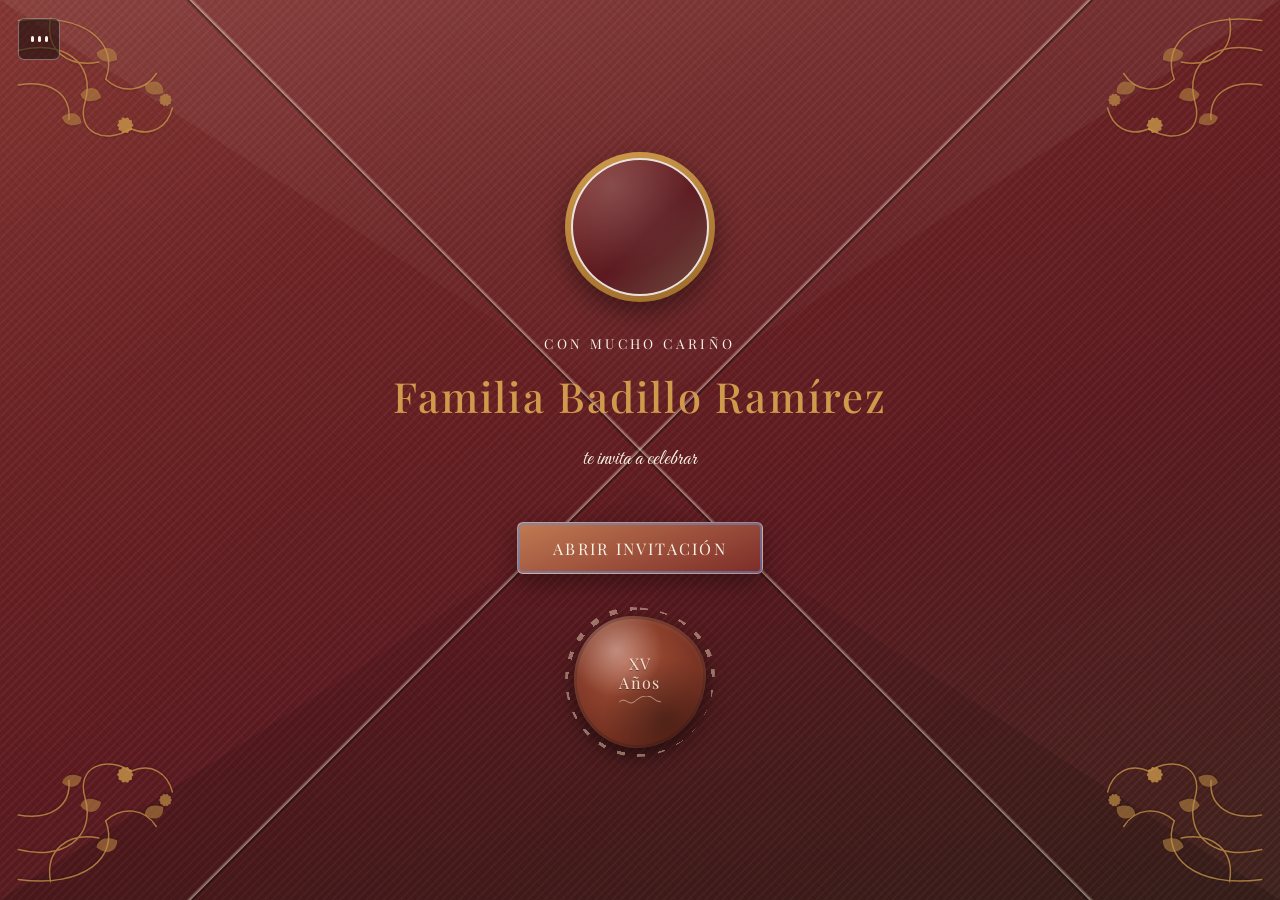
==== preview-standalone.html @ 24d29042 "Add files via upload" ====
<!DOCTYPE html>
<html lang="es">
<head>
<meta charset="UTF-8">
<meta name="viewport" content="width=device-width, initial-scale=1.0">
<title>Mis XV Años — Invitación</title>
<meta name="description" content="Invitación digital de XV Años">
<link rel="icon" href="data:image/svg+xml,%3Csvg xmlns='http://www.w3.org/2000/svg' viewBox='0 0 100 100'%3E%3Ctext y='.9em' font-size='90'%3E%F0%9F%8E%80%3C/text%3E%3C/svg%3E">
<link rel="preconnect" href="https://fonts.googleapis.com">
<link rel="preconnect" href="https://fonts.gstatic.com" crossorigin>
<link href="https://fonts.googleapis.com/css2?family=Great+Vibes&family=Cormorant+Garamond:ital,wght@0,400;0,500;0,600;1,500&family=Playfair+Display:wght@400;500;600;700&display=swap" rel="stylesheet">
<style>
/* =========================================================
   INVITACIÓN XV AÑOS — hoja de estilos
   Paleta y tipografías son fáciles de ajustar desde :root
   ========================================================= */

:root{
  /* Paleta ajustada a la foto de portada real: vestido rojo/vino,
     hacienda de piedra y cantera, luz cálida ámbar de las arcadas. */
  --rose-deep:   #5c1a20;
  --rose:        #7d2c28;
  --rose-light:  #c17a52;
  --cream:       #f8f1e5;
  --cream-2:     #efe0c9;
  --gold:        #cf9a4c;
  --gold-dark:   #9c6b28;
  --ink:         #3b2a22;
  --ink-soft:    #6b5142;
  --white:       #ffffff;

  --font-script: 'Great Vibes', cursive;
  --font-serif:  'Playfair Display', serif;
  --font-body:   'Cormorant Garamond', serif;

  --fold-size: 70px;
}

*,*::before,*::after{ box-sizing:border-box; }
html{ scroll-behavior:smooth; }
body{
  margin:0;
  font-family: var(--font-body);
  font-size:19px;
  line-height:1.6;
  color:var(--ink);
  background:var(--cream);
  overflow-x:hidden;
}
h1,h2,h3{ margin:0; font-weight:500; }
p{ margin:0 0 .5em; }
img{ max-width:100%; display:block; }
a{ color:inherit; text-decoration:none; }
.script{ font-family:var(--font-script); font-weight:400; }

.section-title{
  font-family:var(--font-script);
  font-size:clamp(2.6rem,6vw,3.6rem);
  color:var(--gold-dark);
  text-align:center;
  position:relative;
  padding-top:1.4em;
}
.section-title::after{
  content:"";
  display:block;
  width:120px;
  height:1px;
  background:var(--gold);
  margin:.4em auto 0;
}

/* ---------- utilidades ---------- */
.btn{
  display:inline-block;
  padding:.7em 1.8em;
  font-family:var(--font-serif);
  font-size:.78rem;
  letter-spacing:.12em;
  text-transform:uppercase;
  border-radius:4px;
  cursor:pointer;
  border:1px solid transparent;
  transition:transform .25s ease, box-shadow .25s ease, background .25s ease;
}
.btn:hover{ transform:translateY(-2px); }
.btn--outline{
  background:linear-gradient(160deg,var(--gold) 0%,var(--gold-dark) 100%);
  color:var(--white);
  box-shadow:0 4px 14px rgba(0,0,0,.18);
}
.btn--solid{
  background:linear-gradient(160deg,var(--gold) 0%,var(--gold-dark) 100%);
  color:var(--white);
  box-shadow:0 6px 18px rgba(0,0,0,.22);
  margin-top:1.4rem;
}

/* ---------- marcador de fotos (placeholder) ---------- */
.ph-photo{
  position:relative;
  overflow:hidden;
  width:100%; height:100%;
  background:
    radial-gradient(circle at 30% 20%, rgba(255,255,255,.18), transparent 60%),
    linear-gradient(135deg,var(--rose) 0%, var(--rose-deep) 55%, #6f4a3f 100%);
  display:flex;
  align-items:center;
  justify-content:center;
  color:rgba(255,255,255,.85);
}
.ph-photo img{
  position:absolute; inset:0;
  width:100%; height:100%;
  object-fit:cover;
  z-index:2;
}
.ph-photo__label{
  position:relative; z-index:1;
  display:flex; flex-direction:column; align-items:center; gap:.25em;
  font-family:var(--font-serif);
  font-size:.72rem;
  letter-spacing:.08em;
  text-transform:uppercase;
  text-align:center;
  padding:0 1em;
  opacity:.85;
}
.ph-photo__label em{
  font-style:normal;
  font-size:1.05rem;
  letter-spacing:.15em;
  border:1px solid rgba(255,255,255,.55);
  border-radius:999px;
  padding:.3em 1em;
}
.ribbon{
  position:absolute; top:14px; right:-34px;
  background:var(--ink);
  color:var(--cream);
  font-family:var(--font-serif);
  font-size:.68rem;
  letter-spacing:.1em;
  padding:.35em 2.4em;
  transform:rotate(38deg);
  z-index:3;
  box-shadow:0 2px 6px rgba(0,0,0,.25);
}

/* ---------- diagonal folds entre secciones ---------- */
.fold{ position:relative; }
.fold--down{ clip-path:polygon(0 0,100% 0,100% 100%,0 calc(100% - var(--fold-size))); }
.fold--up{ clip-path:polygon(0 var(--fold-size),100% 0,100% 100%,0 100%); margin-top:calc(var(--fold-size) * -1); }

/* =========================================================
   BOTÓN DE MÚSICA
   ========================================================= */
.music-toggle{
  position:fixed; top:18px; left:18px; z-index:200;
  width:42px; height:42px;
  background:rgba(20,14,12,.55);
  border:1px solid rgba(255,255,255,.35);
  border-radius:6px;
  display:flex; align-items:center; justify-content:center; gap:4px;
  cursor:pointer;
}
.music-toggle .bar{
  width:3px; height:14px; background:var(--cream); border-radius:2px;
  animation:sway 1s ease-in-out infinite;
}
.music-toggle .bar:nth-child(2){ animation-delay:.15s; }
.music-toggle .bar:nth-child(3){ animation-delay:.3s; }
.music-toggle:not(.is-playing) .bar{ animation-play-state:paused; height:6px; }
@keyframes sway{ 0%,100%{ height:6px; } 50%{ height:16px; } }

/* =========================================================
   SOBRE / PORTADA
   ========================================================= */
.envelope{
  position:fixed; inset:0; z-index:100;
  display:flex; align-items:center; justify-content:center;
  background:
    linear-gradient(155deg, rgba(255,255,255,.05) 0%, transparent 30%),
    linear-gradient(160deg,var(--rose) 0%, var(--rose-deep) 60%, #3f231d 100%);
  transition:opacity .8s ease, visibility .8s ease;
}
/* textura fina de papel (grano cruzado) */
.envelope__texture{
  position:absolute; inset:0;
  background-image:
    repeating-linear-gradient(135deg, rgba(255,255,255,.04) 0 2px, transparent 2px 6px),
    repeating-linear-gradient(45deg, rgba(0,0,0,.05) 0 2px, transparent 2px 6px);
}
/* costuras diagonales del sobre: forman el rombo central como un sobre abierto,
   con una solapa superior e inferior ligeramente distintas de tono */
.envelope__texture::before,
.envelope__texture::after{
  content:"";
  position:absolute; inset:0;
}
.envelope__texture::before{
  background:linear-gradient(180deg, rgba(255,255,255,.06), transparent 55%);
  clip-path:polygon(0 0,100% 0,50% 46%);
}
.envelope__texture::after{
  background:linear-gradient(0deg, rgba(0,0,0,.16), transparent 55%);
  clip-path:polygon(0 100%,100% 100%,50% 54%);
}
.envelope__seam{
  position:absolute; inset:0;
  background:
    linear-gradient(45deg,
      transparent calc(50% - 4px), rgba(0,0,0,.4) calc(50% - 1px),
      rgba(255,244,224,.45) 50%, transparent calc(50% + 3px)),
    linear-gradient(-45deg,
      transparent calc(50% - 4px), rgba(0,0,0,.4) calc(50% - 1px),
      rgba(255,244,224,.45) 50%, transparent calc(50% + 3px));
}

/* esquinas florales (SVG reutilizado, espejado por esquina) */
.envelope__corner{
  position:absolute; width:230px; height:230px;
  color:var(--gold);
  opacity:.92;
  filter:drop-shadow(0 1px 1px rgba(0,0,0,.3));
}
.envelope__corner--tl{ top:16px; left:16px; }
.envelope__corner--tr{ top:16px; right:16px; transform:scaleX(-1); }
.envelope__corner--bl{ bottom:16px; left:16px; transform:scaleY(-1); }
.envelope__corner--br{ bottom:16px; right:16px; transform:scale(-1,-1); }

.envelope__content{
  position:relative; z-index:2;
  text-align:center; color:var(--cream);
  padding:2rem;
}
.envelope__portrait{
  width:150px; height:150px;
  margin:0 auto 1.6em;
  border-radius:50%;
  padding:6px;
  background:linear-gradient(160deg,var(--gold) 0%,var(--gold-dark) 100%);
  box-shadow:0 10px 24px rgba(0,0,0,.4);
}
.envelope__portrait-photo{
  width:100%; height:100%;
  border-radius:50%;
  border:2px solid rgba(255,255,255,.85);
}
.envelope__label{
  font-family:var(--font-serif);
  letter-spacing:.25em; text-transform:uppercase;
  font-size:.85rem; margin-bottom:.6em;
}
.envelope__guest{
  font-family:var(--font-serif);
  font-size:clamp(1.8rem,5vw,2.6rem);
  color:var(--gold);
  letter-spacing:.05em;
  margin-bottom:.3em;
}
.envelope__invite{
  font-family:var(--font-script);
  font-size:1.4rem;
  color:var(--cream);
  margin-bottom:2em;
}
.btn-open{
  font-family:var(--font-serif);
  font-size:1rem;
  letter-spacing:.14em;
  text-transform:uppercase;
  color:var(--cream);
  background:linear-gradient(160deg,var(--rose-light) 0%,var(--rose) 100%);
  border:1px solid rgba(255,255,255,.4);
  padding:.9em 2.2em;
  border-radius:6px;
  cursor:pointer;
  box-shadow:0 8px 22px rgba(0,0,0,.35), inset 0 0 0 2px rgba(94,140,215,.55);
  transition:transform .3s ease, box-shadow .3s ease;
}
.btn-open:hover{ transform:translateY(-3px); box-shadow:0 12px 26px rgba(0,0,0,.4); }

.seal{
  width:132px; height:132px;
  margin:2.6em auto 0;
  /* forma de gota de cera, ligeramente irregular */
  border-radius:44% 56% 52% 48% / 48% 44% 56% 52%;
  background:
    radial-gradient(circle at 32% 26%, rgba(255,255,255,.35), transparent 35%),
    radial-gradient(circle at 68% 78%, rgba(0,0,0,.35), transparent 45%),
    radial-gradient(circle at 40% 35%, #a8543a, #6f2c1e 75%);
  box-shadow:0 8px 18px rgba(0,0,0,.5), inset 0 0 0 3px rgba(0,0,0,.18), inset 0 2px 6px rgba(255,255,255,.15);
  display:flex; flex-direction:column; align-items:center; justify-content:center;
  gap:.15em;
  font-family:var(--font-serif);
  font-size:1rem; letter-spacing:.08em; line-height:1.15;
  color:rgba(255,235,220,.92);
  text-shadow:0 1px 0 rgba(0,0,0,.4), 0 -1px 0 rgba(255,255,255,.12);
  position:relative;
}
.seal__ring{
  position:absolute; inset:-9px;
  border-radius:inherit;
  background:repeating-conic-gradient(rgba(255,230,200,.55) 0deg 6deg, transparent 6deg 16deg);
  -webkit-mask:radial-gradient(farthest-side, transparent calc(100% - 3px), #000 calc(100% - 3px));
          mask:radial-gradient(farthest-side, transparent calc(100% - 3px), #000 calc(100% - 3px));
  opacity:.8;
}
.seal__text{ position:relative; }
.seal__flourish{
  position:relative;
  width:44px; height:auto;
  color:rgba(255,230,200,.6);
  margin-top:.1em;
}

body.is-open .envelope{ opacity:0; visibility:hidden; pointer-events:none; }

/* =========================================================
   SITIO PRINCIPAL
   ========================================================= */
.site{ display:none; }
body.is-open .site{ display:block; }
body:not(.is-open){ overflow:hidden; height:100vh; }

section{ position:relative; }

/* ---------- HERO ---------- */
.hero{
  min-height:100vh;
  display:flex; align-items:center; justify-content:center;
  overflow:hidden;
}
.hero__bg{ position:absolute; inset:0; align-items:flex-start; padding-top:2.4rem; }
.hero__scrim{
  position:absolute; inset:0;
  background:linear-gradient(180deg, rgba(20,14,12,.15), rgba(20,14,12,.55) 70%, rgba(20,14,12,.75));
  z-index:1;
}
.hero__content{
  position:relative; z-index:2;
  text-align:center; color:var(--cream);
  padding:6rem 1.5rem 4rem;
}
.hero__pretitle{
  font-family:var(--font-serif);
  letter-spacing:.2em; text-transform:uppercase;
  font-size:.85rem; margin-bottom:.2em; opacity:.9;
}
.hero__guest{
  font-family:var(--font-script);
  font-size:clamp(1.6rem,4vw,2.2rem);
  color:var(--white);
  margin-bottom:.15em;
}
.hero__invite{
  font-family:var(--font-serif);
  letter-spacing:.2em; text-transform:uppercase;
  font-size:.8rem; margin-bottom:1.6em; opacity:.9;
}
.hero__badge{
  position:relative;
  width:150px; height:150px;
  margin:0 auto .6em;
}
.hero__badge-photo{
  width:110px; height:110px;
  border-radius:50%;
  margin:0 auto;
  border:4px solid rgba(255,255,255,.85);
  box-shadow:0 6px 18px rgba(0,0,0,.4);
}
.hero__age{
  position:absolute; bottom:-6px; left:50%; transform:translateX(-50%);
  font-family:var(--font-serif); font-weight:700;
  font-size:2.6rem; color:var(--white);
  text-shadow:0 4px 10px rgba(0,0,0,.5);
}
.hero__name{
  font-family:var(--font-script);
  font-size:clamp(3rem,10vw,5.5rem);
  line-height:1;
  color:var(--white);
  margin-top:.3em;
}
.hero__subtitle{
  font-family:var(--font-serif);
  letter-spacing:.35em; text-transform:uppercase;
  font-size:.85rem; margin:.6em 0 1em;
}
.hero__date{
  display:inline-flex; border-top:1px solid rgba(255,255,255,.6); border-bottom:1px solid rgba(255,255,255,.6);
  font-family:var(--font-serif);
}
.hero__date span{
  padding:.4em 1em;
  border-left:1px solid rgba(255,255,255,.6);
  font-size:.95rem; letter-spacing:.05em;
}
.hero__date span:first-child{ border-left:none; }

.scroll-cue{
  position:absolute; bottom:1.6rem; left:50%; transform:translateX(-50%);
  z-index:2; color:var(--cream); font-size:1.4rem;
  animation:bounce 2s infinite;
}
@keyframes bounce{ 0%,100%{ transform:translate(-50%,0);} 50%{ transform:translate(-50%,8px);} }

/* ---------- UBICACIÓN ---------- */
.ubicacion{
  background:var(--rose-deep);
  padding:5rem 1.5rem 6rem;
}
.ubicacion .section-title{ color:var(--cream); }
.ubicacion .section-title::after{ background:var(--gold); }
.cards{
  max-width:760px; margin:3rem auto 0;
  display:flex; flex-direction:column; gap:2.4rem;
}
.card{
  background:var(--white);
  border-radius:6px;
  overflow:hidden;
  box-shadow:0 18px 40px rgba(0,0,0,.25);
}
.card__photo{ aspect-ratio:16/9; }
.card__body{ padding:2rem 1.8rem 2.2rem; text-align:center; }
.icon-circle{
  width:56px; height:56px; margin:-4.4rem auto 1rem;
  border-radius:50%;
  background:var(--white);
  border:1px solid var(--gold);
  display:flex; align-items:center; justify-content:center;
  color:var(--gold-dark);
  box-shadow:0 4px 10px rgba(0,0,0,.15);
}
.card__body h3{
  font-family:var(--font-serif); text-transform:uppercase; letter-spacing:.08em;
  color:var(--gold-dark); font-size:1.15rem; margin-bottom:.6em;
}
.card__body p{ color:var(--ink-soft); margin-bottom:1.2em; }

/* ---------- SAVE THE DATE ---------- */
.std{
  display:flex; align-items:center; justify-content:center;
  overflow:hidden;
}
.std--nofoto{
  padding:6rem 1.5rem;
  background:linear-gradient(160deg,var(--rose) 0%, var(--rose-deep) 60%, #3f231d 100%);
}
.std__content{ position:relative; text-align:center; color:var(--cream); padding:2rem; }
.std__content h2{ font-size:clamp(2.6rem,8vw,4.2rem); color:var(--white); }
.std__content h2::before,.std__content h2::after{ content:"◇"; font-size:.5em; margin:0 .5em; color:var(--gold); vertical-align:middle; }
.std__date{ font-family:var(--font-serif); letter-spacing:.15em; font-size:1.15rem; margin:.6em 0 1.6em; }
.countdown{ display:flex; gap:.9rem; justify-content:center; flex-wrap:wrap; }
.countdown__box{
  background:rgba(255,255,255,.12);
  border:1px solid rgba(255,255,255,.35);
  border-radius:8px;
  padding:.9em 1.2em;
  min-width:82px;
}
.countdown__box span{ display:block; font-family:var(--font-serif); font-size:2rem; }
.countdown__box small{ letter-spacing:.1em; text-transform:uppercase; font-size:.7rem; opacity:.85; }

/* ---------- ITINERARIO ---------- */
.itinerario{ background:var(--cream-2); padding:5rem 1.5rem 6rem; }
.timeline{
  max-width:900px; margin:3rem auto 0; position:relative;
}
.timeline::before{
  content:""; position:absolute; left:50%; top:0; bottom:0; width:2px;
  background:var(--gold); transform:translateX(-50%);
}
.tl-item{ display:flex; align-items:center; gap:1.4rem; margin-bottom:2.6rem; position:relative; }
.tl-item--left{ justify-content:flex-end; }
.tl-item--right{ justify-content:flex-start; }
.tl-item--left .tl-card{ order:1; text-align:right; }
.tl-item--left .tl-time{ order:3; text-align:left; }
.tl-card{
  background:var(--white); border-radius:6px; padding:1.4rem 1.6rem;
  box-shadow:0 10px 26px rgba(0,0,0,.08);
  width:min(320px,42%);
}
.tl-card h3{ font-family:var(--font-serif); color:var(--gold-dark); text-transform:uppercase; letter-spacing:.06em; font-size:1.05rem; margin-bottom:.4em; }
.tl-card p{ color:var(--ink-soft); font-size:.95rem; margin:0; }
.tl-dot{
  flex:0 0 auto;
  width:52px; height:52px; border-radius:50%;
  background:var(--gold);
  color:var(--white);
  display:flex; align-items:center; justify-content:center;
  font-size:1.3rem;
  box-shadow:0 4px 10px rgba(0,0,0,.2);
  z-index:1;
}
.tl-time{ font-family:var(--font-serif); font-size:.85rem; letter-spacing:.04em; color:var(--ink-soft); width:min(180px,30%); }

/* ---------- GRACIAS ---------- */
.gracias{ display:flex; align-items:center; justify-content:center; overflow:hidden; }
.gracias--nofoto{
  padding:5rem 1.5rem;
  background:linear-gradient(160deg,var(--rose-deep) 0%, #3f231d 100%);
}
.gracias__content{ position:relative; text-align:center; color:var(--cream); max-width:640px; padding:2rem; }
.gracias__title{ font-family:var(--font-serif); text-transform:uppercase; letter-spacing:.08em; font-size:1.15rem; margin-bottom:.7em; }
.gracias__content p:last-child{ font-family:var(--font-serif); font-size:1.15rem; line-height:1.7; }

/* ---------- MESA DE REGALOS ---------- */
.regalos{ background:var(--cream); padding:5rem 1.5rem 6rem; text-align:center; }
.regalos > p{ max-width:640px; margin:1rem auto 2.4rem; color:var(--ink-soft); font-size:1.1rem; }
.gift-card{
  position:relative;
  width:min(420px,90%);
  aspect-ratio:16/9;
  margin:0 auto;
  border-radius:16px;
  background:linear-gradient(135deg,var(--rose) 0%,var(--rose-deep) 100%);
  box-shadow:0 20px 40px rgba(0,0,0,.25);
  display:flex; align-items:center; justify-content:center;
}
.gift-card__corner{
  position:absolute; inset:0;
  background:
    linear-gradient(100deg, rgba(255,255,255,.16) 0%, transparent 22%),
    repeating-linear-gradient(115deg, transparent 0 26px, rgba(255,255,255,.08) 26px 30px);
  border-radius:inherit;
}
.gift-card__corner::before{
  content:"Regalo";
  position:absolute; top:14px; right:-30px;
  background:rgba(255,255,255,.9);
  color:var(--rose-deep);
  font-family:var(--font-serif);
  font-size:.65rem; letter-spacing:.15em; text-transform:uppercase;
  padding:.35em 2.2em;
  transform:rotate(38deg);
  box-shadow:0 2px 6px rgba(0,0,0,.2);
}
.gift-card__store{
  font-family:var(--font-serif); letter-spacing:.06em;
  color:var(--white); font-size:1.4rem;
}
.gift-card__table{ margin-top:1.6rem; font-family:var(--font-serif); letter-spacing:.06em; color:var(--gold-dark); }

/* ---------- HOTELES ---------- */
.hoteles{ background:var(--cream-2); padding:5rem 1.5rem 6rem; text-align:center; }
.hoteles > p{ max-width:640px; margin:1rem auto 2.4rem; color:var(--ink-soft); font-size:1.1rem; }
.card--hotel{ max-width:520px; margin:0 auto; text-align:left; }
.card--hotel .card__body{ text-align:center; }

/* ---------- CON LA BENDICIÓN DE (familia / padrinos) ---------- */
.familia{ background:var(--white); padding:5rem 1.5rem 6rem; text-align:center; }
.familia__quince{
  font-family:var(--font-script);
  font-size:clamp(2.4rem,6vw,3.4rem);
  color:var(--ink);
  margin:.2em 0 2rem;
}
.familia__grid{
  max-width:900px; margin:0 auto;
  display:grid; grid-template-columns:repeat(3,1fr); gap:2.2rem;
}
.familia__group h3{
  font-family:var(--font-serif); text-transform:uppercase; letter-spacing:.08em;
  color:var(--gold-dark); font-size:.95rem; margin-bottom:.6em;
}
.familia__group p{ color:var(--ink-soft); line-height:1.7; margin:0; }

@media (max-width:720px){
  .familia__grid{ grid-template-columns:1fr; gap:1.8rem; }
}

/* ---------- FOOTER ---------- */
.site-footer{ text-align:center; padding:3rem 1.5rem; color:var(--ink-soft); font-family:var(--font-serif); font-size:.85rem; letter-spacing:.05em; background:var(--white); }

/* ---------- animación de aparición al hacer scroll ---------- */
.reveal{ opacity:0; transform:translateY(30px); transition:opacity .8s ease, transform .8s ease; }
.reveal.in-view{ opacity:1; transform:translateY(0); }

/* =========================================================
   RESPONSIVE
   ========================================================= */
@media (max-width:720px){
  :root{ --fold-size:40px; }
  body{ font-size:17px; }
  .tl-card{ width:70%; }
  .tl-time{ width:auto; font-size:.75rem; }
  .timeline::before{ left:26px; }
  .tl-item,.tl-item--left,.tl-item--right{ justify-content:flex-start; }
  .tl-item--left .tl-card,.tl-item--left .tl-time{ order:initial; text-align:left; }
  .tl-dot{ order:-1; width:44px; height:44px; font-size:1.05rem; }
  .tl-time{ display:none; }
}

</style>
</head>
<body>

<!-- ============ MUSIC TOGGLE ============ -->
<button id="musicToggle" class="music-toggle" type="button" aria-label="Reproducir música" aria-pressed="false">
  <span class="bar"></span><span class="bar"></span><span class="bar"></span>
</button>
<audio id="bgMusic" loop preload="none">
  <!-- Reemplaza este archivo por la pista real cuando armes el repositorio -->
  <source src="audio/musica.mp3" type="audio/mpeg">
</audio>

<!-- ============ SOBRE / PORTADA ============ -->
<svg width="0" height="0" style="position:absolute" aria-hidden="true">
  <defs>
    <symbol id="corner-motif" viewBox="0 0 200 200">
      <g fill="none" stroke="currentColor" stroke-width="1.3" stroke-linecap="round" opacity=".8">
        <path d="M2 30 C 40 20, 70 40, 60 75 C 52 102, 78 112, 100 98"/>
        <path d="M2 60 C 30 55, 48 68, 46 90"/>
        <path d="M30 2 C 25 30, 45 45, 72 40"/>
        <path d="M2 4 C 60 -4, 90 24, 78 55"/>
        <path d="M78 55 C 92 68, 112 66, 122 50"/>
        <path d="M100 98 C 118 106, 132 96, 136 80"/>
      </g>
      <g fill="currentColor" opacity=".55" stroke="none">
        <path d="M56 68 C 62 60, 72 61, 74 71 C 66 76, 58 75, 56 68 Z"/>
        <path d="M40 88 C 47 82, 56 84, 57 93 C 49 97, 42 95, 40 88 Z"/>
        <path d="M70 32 C 78 25, 88 27, 88 38 C 79 42, 71 39, 70 32 Z"/>
        <path d="M112 60 C 120 54, 129 57, 128 67 C 120 70, 112 68, 112 60 Z"/>
      </g>
      <g fill="currentColor" opacity=".85" stroke="none" transform="translate(95,95)">
        <circle r="3"/>
        <ellipse rx="7" ry="3"/>
        <ellipse rx="7" ry="3" transform="rotate(72)"/>
        <ellipse rx="7" ry="3" transform="rotate(144)"/>
        <ellipse rx="7" ry="3" transform="rotate(216)"/>
        <ellipse rx="7" ry="3" transform="rotate(288)"/>
      </g>
      <g fill="currentColor" opacity=".7" stroke="none" transform="translate(130,73)">
        <circle r="2.4"/>
        <ellipse rx="5.5" ry="2.4"/>
        <ellipse rx="5.5" ry="2.4" transform="rotate(72)"/>
        <ellipse rx="5.5" ry="2.4" transform="rotate(144)"/>
        <ellipse rx="5.5" ry="2.4" transform="rotate(216)"/>
        <ellipse rx="5.5" ry="2.4" transform="rotate(288)"/>
      </g>
    </symbol>
  </defs>
</svg>

<section id="envelope" class="envelope">
  <div class="envelope__texture"></div>
  <div class="envelope__seam" aria-hidden="true"></div>

  <!-- Motivo floral reutilizado en las 4 esquinas (se espeja con CSS) -->
  <svg class="envelope__corner envelope__corner--tl" aria-hidden="true"><use href="#corner-motif"/></svg>
  <svg class="envelope__corner envelope__corner--tr" aria-hidden="true"><use href="#corner-motif"/></svg>
  <svg class="envelope__corner envelope__corner--bl" aria-hidden="true"><use href="#corner-motif"/></svg>
  <svg class="envelope__corner envelope__corner--br" aria-hidden="true"><use href="#corner-motif"/></svg>

  <div class="envelope__content">
    <div class="envelope__portrait">
      <div class="ph-photo envelope__portrait-photo">
        <img src="img/circulo-sobre.jpg" alt="Reyna" onerror="this.style.display='none'">
      </div>
    </div>

    <p class="envelope__label">Con mucho cariño</p>
    <h1 class="envelope__guest">Familia Badillo Ramírez</h1>
    <p class="envelope__invite">te invita a celebrar</p>

    <button id="openInvitation" class="btn-open" type="button">
      Abrir Invitación
    </button>

    <div class="seal" aria-hidden="true">
      <span class="seal__ring"></span>
      <span class="seal__text">XV<br>Años</span>
      <svg class="seal__flourish" viewBox="0 0 60 16" aria-hidden="true">
        <path d="M2 8c8-8 12 6 20 0s10-8 18-8 10 8 18 8" fill="none" stroke="currentColor" stroke-width="1.2" stroke-linecap="round"/>
      </svg>
    </div>
  </div>
</section>

<!-- ============ SITIO PRINCIPAL ============ -->
<div id="site" class="site">

  <!-- HERO -->
  <section class="hero fold fold--down" id="inicio">
    <div class="ph-photo hero__bg">
      <img src="img/1.jpg" alt="Retrato de la quinceañera" onerror="this.style.display='none'">
      <span class="ph-photo__label"><em>Foto 1</em>Retrato principal</span>
    </div>
    <div class="hero__scrim"></div>

    <div class="hero__content">
      <p class="hero__pretitle">Con mucho cariño,</p>
      <p class="hero__guest">Familia Badillo Ramírez</p>
      <p class="hero__invite">te invita a celebrar</p>

      <div class="hero__badge">
        <div class="ph-photo hero__badge-photo">
          <img src="img/1.jpg" alt="" onerror="this.style.display='none'">
        </div>
        <span class="hero__age">15</span>
      </div>

      <p class="hero__name" data-editable="Nombre de la quinceañera">Reyna</p>
      <p class="hero__subtitle">Mis XV Años</p>

      <div class="hero__date">
        <span data-editable="día">30</span>
        <span data-editable="mes">Oct</span>
        <span data-editable="año">2026</span>
      </div>
    </div>

    <a href="#ubicacion" class="scroll-cue" aria-label="Ir a la sección de ubicación">˅</a>
  </section>

  <!-- UBICACIÓN -->
  <section class="ubicacion fold fold--up" id="ubicacion">
    <h2 class="section-title">Ubicación</h2>

    <div class="cards">
      <article class="card">
        <div class="ph-photo card__photo">
          <img src="img/2.jpg" alt="Recinto de la ceremonia religiosa" onerror="this.style.display='none'">
          <span class="ph-photo__label"><em>Foto 2</em>Iglesia / recinto</span>
          <span class="ribbon" data-editable="hora de la ceremonia">6:00 PM</span>
        </div>
        <div class="card__body">
          <div class="icon-circle" aria-hidden="true">
            <svg viewBox="0 0 24 24" width="22" height="22" fill="none" stroke="currentColor" stroke-width="1.4" stroke-linecap="round" stroke-linejoin="round"><path d="M12 2.2v3"/><path d="M10.3 3.7h3.4"/><path d="M6 21V11l6-4.2L18 11v10"/><path d="M6 21h12"/><path d="M10 21v-5h4v5"/></svg>
          </div>
          <h3>Ceremonia Religiosa</h3>
          <p data-editable="nombre y dirección de la iglesia">Parroquia de Nuestra Señora de Guadalupe</p>
          <a class="btn btn--outline" href="https://share.google/baTyKUjBBTjzvA5cU" target="_blank" rel="noopener">¿Cómo llegar?</a>
        </div>
      </article>

      <article class="card">
        <div class="ph-photo card__photo">
          <img src="img/3.jpg" alt="Salón de recepción" onerror="this.style.display='none'">
          <span class="ph-photo__label"><em>Foto 3</em>Salón de recepción</span>
          <span class="ribbon" data-editable="hora de la recepción">7:15 PM</span>
        </div>
        <div class="card__body">
          <div class="icon-circle" aria-hidden="true">
            <svg viewBox="0 0 24 24" width="22" height="22" fill="none" stroke="currentColor" stroke-width="1.4" stroke-linecap="round" stroke-linejoin="round"><path d="M6 3h7l-1.2 6.6a2.4 2.4 0 0 1-2.3 2v6.4"/><path d="M9.5 21h4"/><path d="M6 3c0 2.6 1.6 4.6 3.5 4.6"/><path d="M17 3v9a2 2 0 0 0 2 2 2 2 0 0 0 2-2V3"/><path d="M17 8h4"/></svg>
          </div>
          <h3>Recepción</h3>
          <p data-editable="nombre y dirección del salón">Salón La Quinta — Hotel La Quinta Inn, Poza Rica</p>
          <a class="btn btn--outline" href="https://share.google/0kTS37jBXEp3rSL0d" target="_blank" rel="noopener">¿Cómo llegar?</a>
        </div>
      </article>
    </div>
  </section>

  <!-- SAVE THE DATE -->
  <section class="std std--nofoto fold fold--down" id="fecha">
    <div class="std__content">
      <h2 class="script">Save the Date</h2>
      <p class="std__date" data-editable="fecha del evento">30 . Oct . 2026</p>

      <div id="countdown" class="countdown" aria-live="polite">
        <div class="countdown__box"><span id="cd-days">00</span><small>Días</small></div>
        <div class="countdown__box"><span id="cd-hours">00</span><small>Hrs</small></div>
        <div class="countdown__box"><span id="cd-min">00</span><small>Min</small></div>
        <div class="countdown__box"><span id="cd-sec">00</span><small>Seg.</small></div>
      </div>
    </div>
  </section>

  <!-- ITINERARIO -->
  <section class="itinerario fold fold--up" id="itinerario">
    <h2 class="section-title script">Itinerario</h2>

    <div class="timeline">
      <div class="tl-item tl-item--left">
        <div class="tl-card">
          <h3>Misa</h3>
          <p>Te esperamos en la misa de acción de gracias, Parroquia de Nuestra Señora de Guadalupe</p>
        </div>
        <div class="tl-dot" aria-hidden="true">
          <svg viewBox="0 0 24 24" width="20" height="20" fill="none" stroke="currentColor" stroke-width="1.4" stroke-linecap="round" stroke-linejoin="round"><path d="M12 2.2v3"/><path d="M10.3 3.7h3.4"/><path d="M6 21V11l6-4.2L18 11v10"/><path d="M6 21h12"/><path d="M10 21v-5h4v5"/></svg>
        </div>
        <span class="tl-time">6:00 PM</span>
      </div>

      <div class="tl-item tl-item--right">
        <span class="tl-time">7:15 PM – 8:15 PM</span>
        <div class="tl-dot" aria-hidden="true">
          <svg viewBox="0 0 24 24" width="20" height="20" fill="none" stroke="currentColor" stroke-width="1.4" stroke-linecap="round" stroke-linejoin="round"><path d="M6 3h7l-1.2 6.6a2.4 2.4 0 0 1-2.3 2v6.4"/><path d="M9.5 21h4"/><path d="M6 3c0 2.6 1.6 4.6 3.5 4.6"/><path d="M17 3v9a2 2 0 0 0 2 2 2 2 0 0 0 2-2V3"/><path d="M17 8h4"/></svg>
        </div>
        <div class="tl-card">
          <h3>Cóctel de Bienvenida</h3>
          <p>Te esperamos en el área jardín con una bebida refrescante</p>
        </div>
      </div>

      <div class="tl-item tl-item--left">
        <div class="tl-card">
          <h3>Acceso al Salón</h3>
          <p>La mesa está lista para el gran banquete que tenemos para ti, Salón La Quinta</p>
        </div>
        <div class="tl-dot" aria-hidden="true">
          <svg viewBox="0 0 24 24" width="20" height="20" fill="none" stroke="currentColor" stroke-width="1.4" stroke-linecap="round" stroke-linejoin="round"><path d="M7 2v7a1.5 1.5 0 0 0 3 0V2"/><path d="M8.5 9v13"/><path d="M16 2c-1.4 0-2.5 1.6-2.5 5.2 0 2 .7 3.3 1.7 3.8V21"/></svg>
        </div>
        <span class="tl-time">8:30 PM</span>
      </div>

      <div class="tl-item tl-item--right">
        <span class="tl-time" data-editable="horario de la fiesta, aún no confirmado">Hora por confirmar</span>
        <div class="tl-dot" aria-hidden="true">
          <svg viewBox="0 0 24 24" width="20" height="20" fill="none" stroke="currentColor" stroke-width="1.4" stroke-linecap="round" stroke-linejoin="round"><path d="M4 20 14 6"/><path d="M9 20a5 5 0 0 0 5-5"/><circle cx="18" cy="5" r="1.2" fill="currentColor" stroke="none"/><circle cx="20" cy="10" r="1" fill="currentColor" stroke="none"/><circle cx="15" cy="3" r="1" fill="currentColor" stroke="none"/></svg>
        </div>
        <div class="tl-card">
          <h3>Fiesta</h3>
          <p>Nos vemos en la pista de baile para festejar y pasarla bien.</p>
        </div>
      </div>
    </div>
  </section>

  <!-- CON LA BENDICIÓN DE -->
  <section class="familia" id="familia">
    <h2 class="section-title script">Con la Bendición de</h2>
    <p class="familia__quince">Reyna Anahí Badillo Ramírez</p>

    <div class="familia__grid">
      <div class="familia__group">
        <h3>Mis Padres</h3>
        <p>Reyes Badillo Hernández<br>Ana Ramírez</p>
      </div>
      <div class="familia__group">
        <h3>Mis Abuelos</h3>
        <p>Reyes Badillo Herrera<br>Martha Elba Hernández Zarate</p>
      </div>
      <div class="familia__group">
        <h3>Padrinos de Velación</h3>
        <p>Martha Elena Badillo Hernández<br>Daniel Orellan Badillo</p>
      </div>
    </div>
  </section>

  <!-- GRACIAS -->
  <section class="gracias gracias--nofoto fold fold--down">
    <div class="gracias__content">
      <p class="gracias__title">Familia Badillo Ramírez</p>
      <p>Gracias por ser parte de este momento tan especial, será un gusto poder compartir este día contigo</p>
    </div>
  </section>

  <!-- MESA DE REGALOS -->
  <section class="regalos" id="regalos">
    <h2 class="section-title script">Mesa de Regalos</h2>
    <p>Mi mejor regalo es que estés conmigo en este día tan especial, pero si quieres hacerme un obsequio aquí están algunas opciones.</p>

    <div class="gift-card">
      <span class="gift-card__corner" aria-hidden="true"></span>
      <span class="gift-card__store" data-editable="nombre de la tienda">[ Tienda ]</span>
    </div>

    <p class="gift-card__table" data-editable="número de mesa de regalos">Número de mesa #00000</p>
    <a href="#" class="btn btn--solid" target="_blank" rel="noopener" data-editable="liga de la mesa de regalos">Ir a Mesa de Regalos</a>
  </section>

  <!-- HOTELES -->
  <section class="hoteles fold fold--up" id="hoteles">
    <h2 class="section-title script">Hoteles</h2>
    <p>Estas son las recomendaciones para hospedarte y pases una estancia agradable.</p>

    <article class="card card--hotel">
      <div class="ph-photo card__photo">
        <img src="img/11.jpg" alt="" onerror="this.style.display='none'">
        <span class="ph-photo__label"><em>Foto 11</em>Hotel</span>
        <span class="ribbon" data-editable="tarifa desde">Tarifa por confirmar</span>
      </div>
      <div class="card__body">
        <h3>Hotel La Quinta Inn, Poza Rica</h3>
        <p data-editable="código de descuento, si aplica">Sede también de la recepción · Código: [CÓDIGO]</p>
        <a class="btn btn--outline" href="https://share.google/0kTS37jBXEp3rSL0d" target="_blank" rel="noopener">¿Cómo llegar?</a>
      </div>
    </article>
  </section>

  <footer class="site-footer">
    <p>Hecho con cariño para celebrar los XV años de <span data-editable="nombre de la quinceañera">Reyna</span></p>
  </footer>

</div>

<script>
// =========================================================
// INVITACIÓN XV AÑOS — interactividad
// =========================================================
(function () {
  "use strict";

  /* ---------- abrir sobre ---------- */
  var openBtn = document.getElementById("openInvitation");
  var envelope = document.getElementById("envelope");

  openBtn.addEventListener("click", function () {
    document.body.classList.add("is-open");
    envelope.setAttribute("aria-hidden", "true");
    tryPlayMusic();
    // mueve el foco al inicio del sitio para lectores de pantalla
    var hero = document.getElementById("inicio");
    if (hero) hero.setAttribute("tabindex", "-1");
    setTimeout(function () {
      if (hero) hero.focus();
    }, 850);
  });

  /* ---------- música de fondo ---------- */
  var musicBtn = document.getElementById("musicToggle");
  var audio = document.getElementById("bgMusic");
  var playing = false;

  function setPlayingState(state) {
    playing = state;
    musicBtn.classList.toggle("is-playing", playing);
    musicBtn.setAttribute("aria-pressed", String(playing));
  }

  function tryPlayMusic() {
    var p = audio.play();
    if (p && typeof p.then === "function") {
      p.then(function () { setPlayingState(true); })
       .catch(function () { setPlayingState(false); });
    }
  }

  musicBtn.addEventListener("click", function () {
    if (playing) {
      audio.pause();
      setPlayingState(false);
    } else {
      tryPlayMusic();
    }
  });

  /* ---------- cuenta regresiva ----------
     Fecha real del evento: 30 de octubre de 2026, hora de la misa (6:00 pm).
     Formato: 'AAAA-MM-DDTHH:MM:SS-06:00' (-06:00 = huso horario de Poza Rica/CDMX) */
  var EVENT_DATE = new Date("2026-10-30T18:00:00-06:00");

  var elDays = document.getElementById("cd-days");
  var elHours = document.getElementById("cd-hours");
  var elMin = document.getElementById("cd-min");
  var elSec = document.getElementById("cd-sec");

  function pad(n) { return String(n).padStart(2, "0"); }

  function updateCountdown() {
    if (!elDays) return;
    var diff = EVENT_DATE.getTime() - Date.now();
    if (diff < 0) diff = 0;

    var days = Math.floor(diff / 86400000);
    var hours = Math.floor((diff % 86400000) / 3600000);
    var mins = Math.floor((diff % 3600000) / 60000);
    var secs = Math.floor((diff % 60000) / 1000);

    elDays.textContent = pad(days);
    elHours.textContent = pad(hours);
    elMin.textContent = pad(mins);
    elSec.textContent = pad(secs);
  }

  updateCountdown();
  setInterval(updateCountdown, 1000);

  /* ---------- animación al hacer scroll ---------- */
  var revealTargets = document.querySelectorAll(
    ".ubicacion .cards, .itinerario .timeline, .familia__grid, .gift-card, .card--hotel"
  );
  revealTargets.forEach(function (el) { el.classList.add("reveal"); });

  if ("IntersectionObserver" in window) {
    var io = new IntersectionObserver(
      function (entries) {
        entries.forEach(function (entry) {
          if (entry.isIntersecting) {
            entry.target.classList.add("in-view");
            io.unobserve(entry.target);
          }
        });
      },
      { threshold: 0.15 }
    );
    revealTargets.forEach(function (el) { io.observe(el); });
  } else {
    revealTargets.forEach(function (el) { el.classList.add("in-view"); });
  }
})();

</script>
</body>
</html>
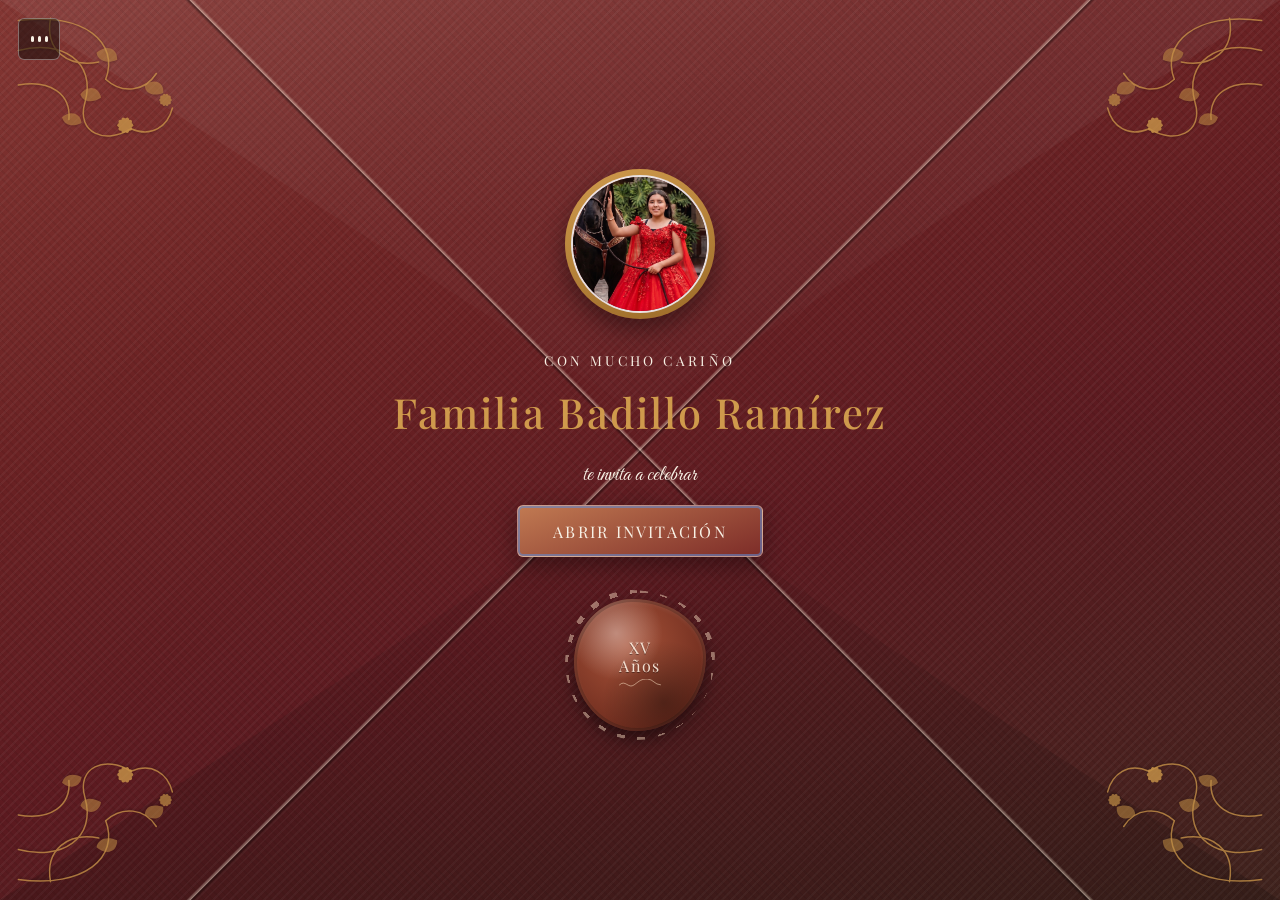
==== commit 94ed0a3d: "Add files via upload" ====
--- a/preview-standalone.html
+++ b/preview-standalone.html
@@ -182,8 +182,11 @@
   background:
     linear-gradient(155deg, rgba(255,255,255,.05) 0%, transparent 30%),
     linear-gradient(160deg,var(--rose) 0%, var(--rose-deep) 60%, #3f231d 100%);
-  transition:opacity .8s ease, visibility .8s ease;
-}
+  transition:opacity .6s ease .55s, visibility .6s ease .55s, transform 1s cubic-bezier(.4,0,.2,1);
+  perspective:1400px;
+  transform:scale(1);
+}
+body.is-open .envelope{ transform:scale(1.12); }
 /* textura fina de papel (grano cruzado) */
 .envelope__texture{
   position:absolute; inset:0;
@@ -201,10 +204,19 @@
 .envelope__texture::before{
   background:linear-gradient(180deg, rgba(255,255,255,.06), transparent 55%);
   clip-path:polygon(0 0,100% 0,50% 46%);
+  /* la solapa superior del sobre: gira sobre su propio doblez (50% 46%)
+     como si se abriera de verdad, en vez de solo desvanecerse */
+  transform-origin:50% 46%;
+  transform:rotateX(0deg);
+  transition:transform .75s cubic-bezier(.6,.05,.22,1);
+  backface-visibility:hidden;
 }
 .envelope__texture::after{
   background:linear-gradient(0deg, rgba(0,0,0,.16), transparent 55%);
   clip-path:polygon(0 100%,100% 100%,50% 54%);
+}
+body.is-open .envelope__texture::before{
+  transform:rotateX(-172deg) translateY(-1%);
 }
 .envelope__seam{
   position:absolute; inset:0;
@@ -247,6 +259,9 @@
   border-radius:50%;
   border:2px solid rgba(255,255,255,.85);
 }
+/* la foto principal se ve completa (cuerpo entero); aquí se amplía para
+   que en el círculo pequeño se lea como un retrato de cerca */
+.envelope__portrait-photo img{ transform:scale(1.6); }
 .envelope__label{
   font-family:var(--font-serif);
   letter-spacing:.25em; text-transform:uppercase;
@@ -263,8 +278,20 @@
   font-family:var(--font-script);
   font-size:1.4rem;
   color:var(--cream);
-  margin-bottom:2em;
-}
+  margin-bottom:.5em;
+}
+/* ---------- PERSONALIZACIÓN POR FAMILIA (?para=Familia+X en la URL) ---------- */
+.for-family{
+  font-family:var(--font-serif);
+  letter-spacing:.18em;
+  text-transform:uppercase;
+  font-size:.75rem;
+  color:var(--gold);
+  margin-bottom:1.6em;
+}
+.for-family[hidden]{ display:none; }
+.for-family--hero{ color:var(--cream); opacity:.9; margin-bottom:1.4em; }
+.for-family--gracias{ color:var(--gold); margin-bottom:1.2em; letter-spacing:.14em; }
 .btn-open{
   font-family:var(--font-serif);
   font-size:1rem;
@@ -298,6 +325,11 @@
   color:rgba(255,235,220,.92);
   text-shadow:0 1px 0 rgba(0,0,0,.4), 0 -1px 0 rgba(255,255,255,.12);
   position:relative;
+  transition:opacity .4s ease, transform .4s ease;
+}
+body.is-open .seal{
+  opacity:0;
+  transform:scale(.55) rotate(-18deg);
 }
 .seal__ring{
   position:absolute; inset:-9px;
@@ -333,6 +365,17 @@
   overflow:hidden;
 }
 .hero__bg{ position:absolute; inset:0; align-items:flex-start; padding-top:2.4rem; }
+/* la imagen es más alta que su contenedor para tener "colchón" de sobra:
+   el JS la desplaza (translateY) al hacer scroll, dando el efecto parallax
+   sin usar background-attachment:fixed (poco confiable en iPhone/Safari) */
+.hero__bg img{
+  top:-20%;
+  height:140%;
+  will-change:transform;
+}
+@media (prefers-reduced-motion: reduce){
+  .hero__bg img{ transform:none !important; }
+}
 .hero__scrim{
   position:absolute; inset:0;
   background:linear-gradient(180deg, rgba(20,14,12,.15), rgba(20,14,12,.55) 70%, rgba(20,14,12,.75));
@@ -357,22 +400,18 @@
 .hero__invite{
   font-family:var(--font-serif);
   letter-spacing:.2em; text-transform:uppercase;
-  font-size:.8rem; margin-bottom:1.6em; opacity:.9;
+  font-size:.8rem; margin-bottom:.4em; opacity:.9;
 }
 .hero__badge{
-  position:relative;
-  width:150px; height:150px;
+  width:110px; height:110px;
   margin:0 auto .6em;
-}
-.hero__badge-photo{
-  width:110px; height:110px;
   border-radius:50%;
-  margin:0 auto;
+  display:flex; align-items:center; justify-content:center;
+  background:linear-gradient(160deg,var(--rose-light) 0%,var(--rose) 100%);
   border:4px solid rgba(255,255,255,.85);
   box-shadow:0 6px 18px rgba(0,0,0,.4);
 }
 .hero__age{
-  position:absolute; bottom:-6px; left:50%; transform:translateX(-50%);
   font-family:var(--font-serif); font-weight:700;
   font-size:2.6rem; color:var(--white);
   text-shadow:0 4px 10px rgba(0,0,0,.5);
@@ -559,6 +598,8 @@
   color:var(--ink);
   margin:.2em 0 2rem;
 }
+.familia__quince--top{ margin:0 0 .15em; }
+.familia__title.section-title{ padding-top:0; margin-bottom:2rem; }
 .familia__grid{
   max-width:900px; margin:0 auto;
   display:grid; grid-template-columns:repeat(3,1fr); gap:2.2rem;
@@ -577,8 +618,17 @@
 .site-footer{ text-align:center; padding:3rem 1.5rem; color:var(--ink-soft); font-family:var(--font-serif); font-size:.85rem; letter-spacing:.05em; background:var(--white); }
 
 /* ---------- animación de aparición al hacer scroll ---------- */
-.reveal{ opacity:0; transform:translateY(30px); transition:opacity .8s ease, transform .8s ease; }
-.reveal.in-view{ opacity:1; transform:translateY(0); }
+.reveal{
+  opacity:0;
+  transform:translateX(-100vw);
+  transition:opacity .7s ease, transform .7s cubic-bezier(.16,.8,.3,1);
+  will-change:transform, opacity;
+}
+.reveal.in-view{ opacity:1; transform:translateX(0); }
+
+@media (prefers-reduced-motion: reduce){
+  .reveal{ transition:none; transform:none; opacity:1; }
+}
 
 /* =========================================================
    RESPONSIVE
@@ -659,13 +709,14 @@
   <div class="envelope__content">
     <div class="envelope__portrait">
       <div class="ph-photo envelope__portrait-photo">
-        <img src="img/circulo-sobre.jpg" alt="Reyna" onerror="this.style.display='none'">
+        <img id="envelopePortraitImg" src="img/1.jpeg" alt="Reyna" onerror="this.style.display='none'">
       </div>
     </div>
 
     <p class="envelope__label">Con mucho cariño</p>
     <h1 class="envelope__guest">Familia Badillo Ramírez</h1>
     <p class="envelope__invite">te invita a celebrar</p>
+    <p class="for-family" id="envelopeFor" hidden></p>
 
     <button id="openInvitation" class="btn-open" type="button">
       Abrir Invitación
@@ -687,7 +738,7 @@
   <!-- HERO -->
   <section class="hero fold fold--down" id="inicio">
     <div class="ph-photo hero__bg">
-      <img src="img/1.jpg" alt="Retrato de la quinceañera" onerror="this.style.display='none'">
+      <img id="heroParallaxImg" src="img/1.jpeg" alt="Retrato de la quinceañera" onerror="this.style.display='none'">
       <span class="ph-photo__label"><em>Foto 1</em>Retrato principal</span>
     </div>
     <div class="hero__scrim"></div>
@@ -696,11 +747,9 @@
       <p class="hero__pretitle">Con mucho cariño,</p>
       <p class="hero__guest">Familia Badillo Ramírez</p>
       <p class="hero__invite">te invita a celebrar</p>
+      <p class="for-family for-family--hero" id="heroFor" hidden></p>
 
       <div class="hero__badge">
-        <div class="ph-photo hero__badge-photo">
-          <img src="img/1.jpg" alt="" onerror="this.style.display='none'">
-        </div>
         <span class="hero__age">15</span>
       </div>
 
@@ -724,7 +773,7 @@
     <div class="cards">
       <article class="card">
         <div class="ph-photo card__photo">
-          <img src="img/2.jpg" alt="Recinto de la ceremonia religiosa" onerror="this.style.display='none'">
+          <img src="img/img:2.jpg" alt="Recinto de la ceremonia religiosa" onerror="this.style.display='none'">
           <span class="ph-photo__label"><em>Foto 2</em>Iglesia / recinto</span>
           <span class="ribbon" data-editable="hora de la ceremonia">6:00 PM</span>
         </div>
@@ -740,7 +789,7 @@
 
       <article class="card">
         <div class="ph-photo card__photo">
-          <img src="img/3.jpg" alt="Salón de recepción" onerror="this.style.display='none'">
+          <img src="img/img:3.jpg" alt="Salón de recepción" onerror="this.style.display='none'">
           <span class="ph-photo__label"><em>Foto 3</em>Salón de recepción</span>
           <span class="ribbon" data-editable="hora de la recepción">7:15 PM</span>
         </div>
@@ -824,8 +873,8 @@
 
   <!-- CON LA BENDICIÓN DE -->
   <section class="familia" id="familia">
-    <h2 class="section-title script">Con la Bendición de</h2>
-    <p class="familia__quince">Reyna Anahí Badillo Ramírez</p>
+    <p class="familia__quince familia__quince--top">Reyna Anahí Badillo Ramírez</p>
+    <h2 class="section-title script familia__title">Con la Bendición de</h2>
 
     <div class="familia__grid">
       <div class="familia__group">
@@ -847,6 +896,7 @@
   <section class="gracias gracias--nofoto fold fold--down">
     <div class="gracias__content">
       <p class="gracias__title">Familia Badillo Ramírez</p>
+      <p class="for-family for-family--gracias" id="graciasFor" hidden></p>
       <p>Gracias por ser parte de este momento tan especial, será un gusto poder compartir este día contigo</p>
     </div>
   </section>
@@ -872,7 +922,7 @@
 
     <article class="card card--hotel">
       <div class="ph-photo card__photo">
-        <img src="img/11.jpg" alt="" onerror="this.style.display='none'">
+        <img src="img/img:11.jpg" alt="" onerror="this.style.display='none'">
         <span class="ph-photo__label"><em>Foto 11</em>Hotel</span>
         <span class="ribbon" data-editable="tarifa desde">Tarifa por confirmar</span>
       </div>
@@ -896,6 +946,29 @@
 // =========================================================
 (function () {
   "use strict";
+
+  /* ---------- personalización por familia (?para=Familia+X en la URL) ---------- */
+  var params = new URLSearchParams(window.location.search);
+  var forFamily = (params.get("para") || "").trim();
+
+  if (forFamily) {
+    var envelopeFor = document.getElementById("envelopeFor");
+    var heroFor = document.getElementById("heroFor");
+    var graciasFor = document.getElementById("graciasFor");
+
+    if (envelopeFor) {
+      envelopeFor.textContent = "Para: " + forFamily;
+      envelopeFor.hidden = false;
+    }
+    if (heroFor) {
+      heroFor.textContent = "Para: " + forFamily;
+      heroFor.hidden = false;
+    }
+    if (graciasFor) {
+      graciasFor.textContent = forFamily;
+      graciasFor.hidden = false;
+    }
+  }
 
   /* ---------- abrir sobre ---------- */
   var openBtn = document.getElementById("openInvitation");
@@ -910,7 +983,7 @@
     if (hero) hero.setAttribute("tabindex", "-1");
     setTimeout(function () {
       if (hero) hero.focus();
-    }, 850);
+    }, 1150);
   });
 
   /* ---------- música de fondo ---------- */
@@ -941,6 +1014,36 @@
     }
   });
 
+  /* ---------- parallax del fondo del hero (img/1.jpeg) ---------- */
+  var heroParallaxImg = document.getElementById("heroParallaxImg");
+  var heroSection = document.getElementById("inicio");
+  var reduceMotion =
+    window.matchMedia &&
+    window.matchMedia("(prefers-reduced-motion: reduce)").matches;
+
+  if (heroParallaxImg && heroSection && !reduceMotion) {
+    var parallaxTicking = false;
+
+    var updateParallax = function () {
+      var maxScroll = heroSection.offsetHeight;
+      var y = Math.min(window.scrollY || window.pageYOffset, maxScroll);
+      heroParallaxImg.style.transform = "translate3d(0," + (y * 0.15).toFixed(1) + "px,0)";
+      parallaxTicking = false;
+    };
+
+    window.addEventListener(
+      "scroll",
+      function () {
+        if (!parallaxTicking) {
+          window.requestAnimationFrame(updateParallax);
+          parallaxTicking = true;
+        }
+      },
+      { passive: true }
+    );
+    updateParallax();
+  }
+
   /* ---------- cuenta regresiva ----------
      Fecha real del evento: 30 de octubre de 2026, hora de la misa (6:00 pm).
      Formato: 'AAAA-MM-DDTHH:MM:SS-06:00' (-06:00 = huso horario de Poza Rica/CDMX) */
@@ -972,27 +1075,52 @@
   updateCountdown();
   setInterval(updateCountdown, 1000);
 
-  /* ---------- animación al hacer scroll ---------- */
-  var revealTargets = document.querySelectorAll(
-    ".ubicacion .cards, .itinerario .timeline, .familia__grid, .gift-card, .card--hotel"
+  /* ---------- animación al hacer scroll: cada bloque entra de izquierda a centro ----------
+     Nota técnica: los bloques arrancan con translateX(-100vw) (fuera de pantalla).
+     IntersectionObserver no sirve aquí: body tiene overflow-x:hidden (para que no
+     salga scroll horizontal) y eso recorta la posición fuera de pantalla ANTES de
+     calcular la intersección, sin importar el rootMargin que se le ponga — el
+     observer nunca ve el elemento como "intersectando". Por eso se revisa a mano
+     solo la posición VERTICAL (rect.top/bottom), que translateX no toca. */
+  var revealTargets = Array.prototype.slice.call(
+    document.querySelectorAll(".card, .tl-item, .familia__group, .gift-card")
   );
+  var revealReduceMotion =
+    window.matchMedia &&
+    window.matchMedia("(prefers-reduced-motion: reduce)").matches;
+
   revealTargets.forEach(function (el) { el.classList.add("reveal"); });
 
-  if ("IntersectionObserver" in window) {
-    var io = new IntersectionObserver(
-      function (entries) {
-        entries.forEach(function (entry) {
-          if (entry.isIntersecting) {
-            entry.target.classList.add("in-view");
-            io.unobserve(entry.target);
-          }
-        });
+  if (revealReduceMotion) {
+    revealTargets.forEach(function (el) { el.classList.add("in-view"); });
+  } else {
+    var checkReveal = function () {
+      var vh = window.innerHeight;
+      revealTargets = revealTargets.filter(function (el) {
+        var rect = el.getBoundingClientRect();
+        if (rect.top < vh * 0.85 && rect.bottom > 0) {
+          el.classList.add("in-view");
+          return false;
+        }
+        return true;
+      });
+    };
+
+    var revealTicking = false;
+    window.addEventListener(
+      "scroll",
+      function () {
+        if (!revealTicking) {
+          window.requestAnimationFrame(function () {
+            checkReveal();
+            revealTicking = false;
+          });
+          revealTicking = true;
+        }
       },
-      { threshold: 0.15 }
+      { passive: true }
     );
-    revealTargets.forEach(function (el) { io.observe(el); });
-  } else {
-    revealTargets.forEach(function (el) { el.classList.add("in-view"); });
+    checkReveal();
   }
 })();
 
